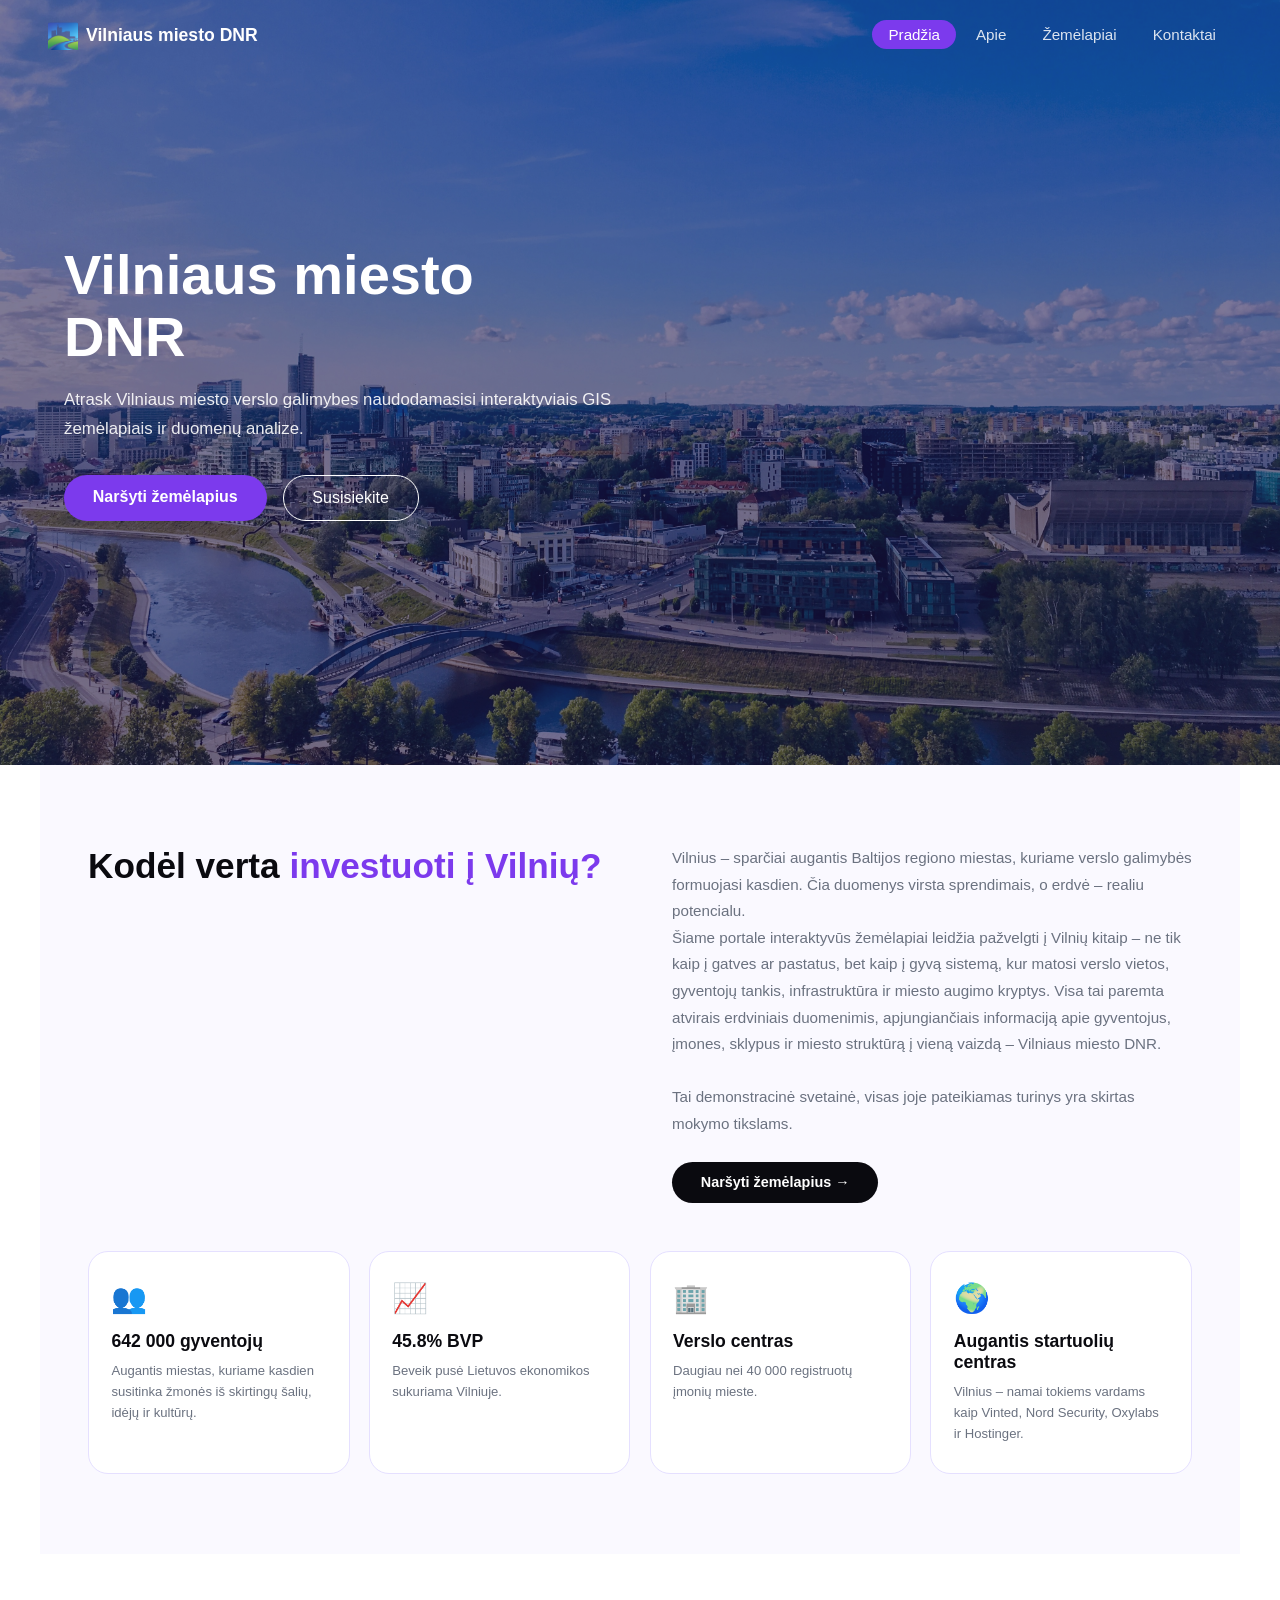
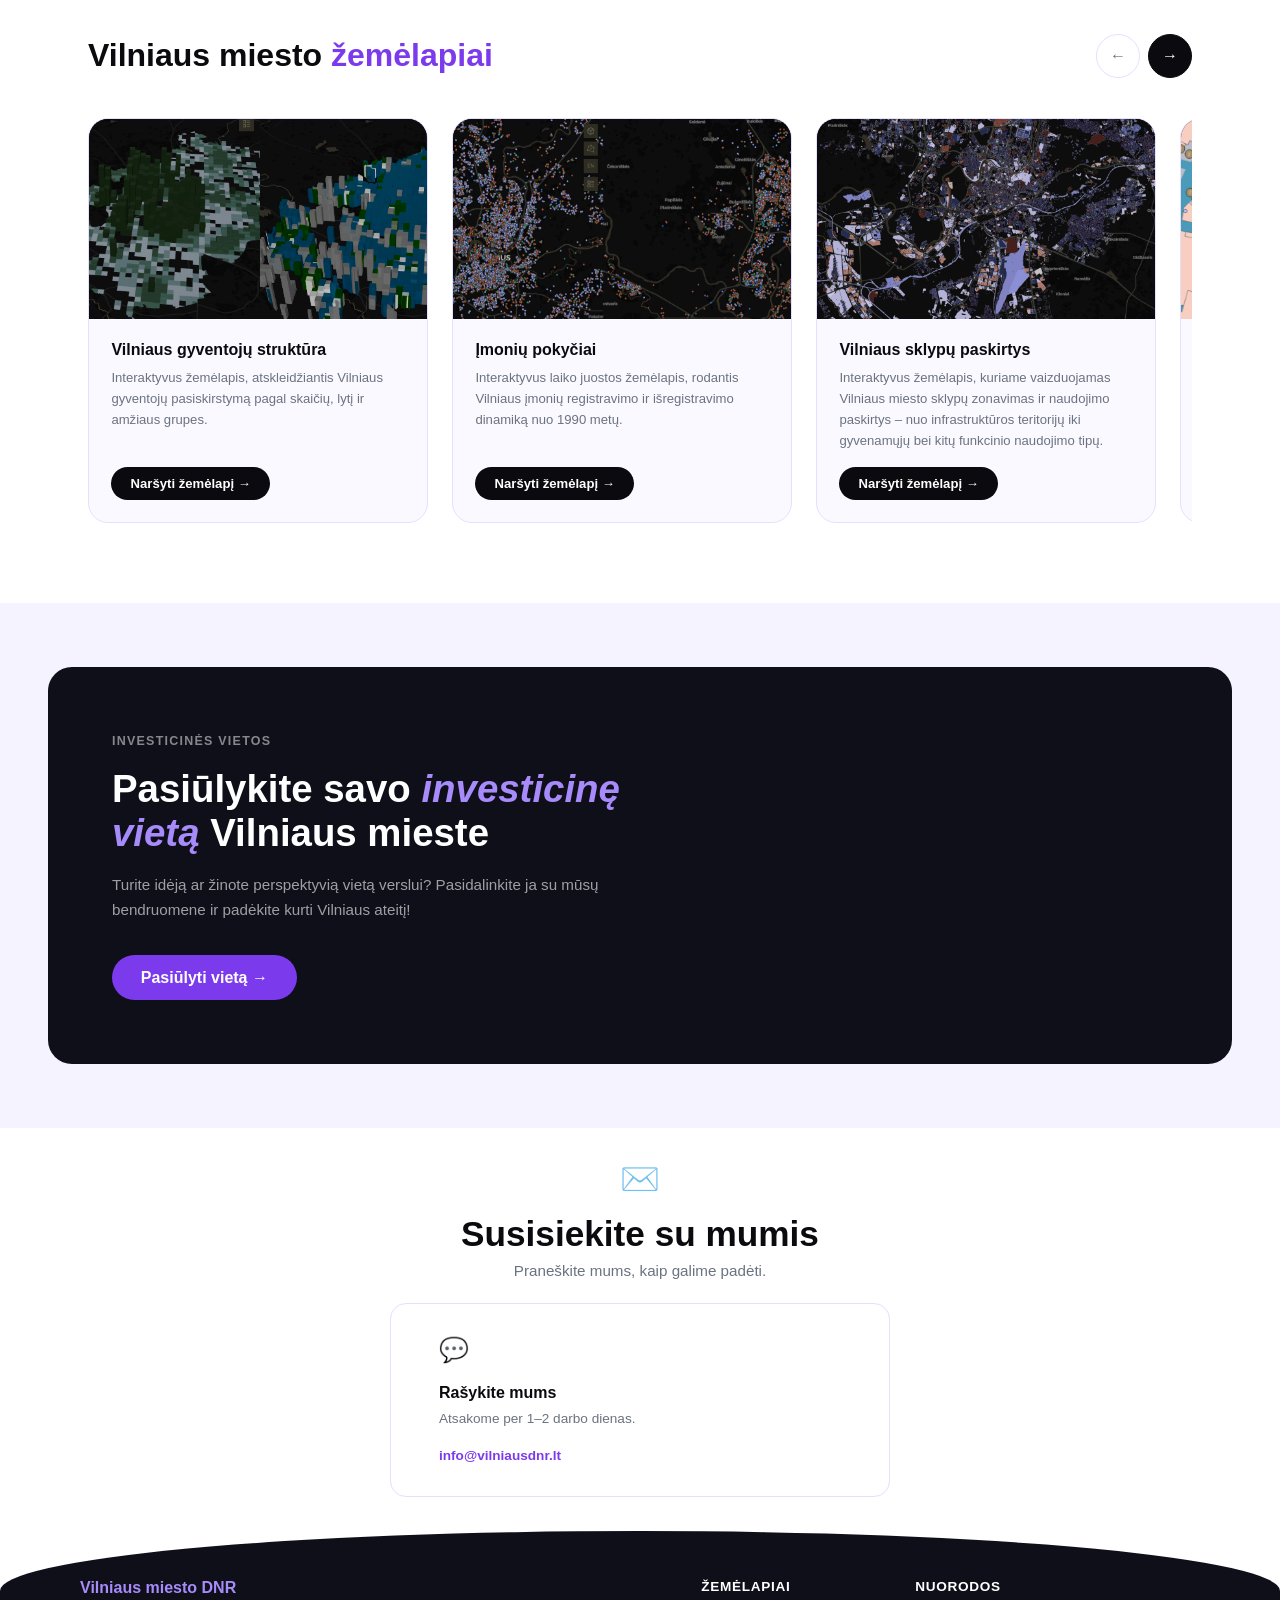
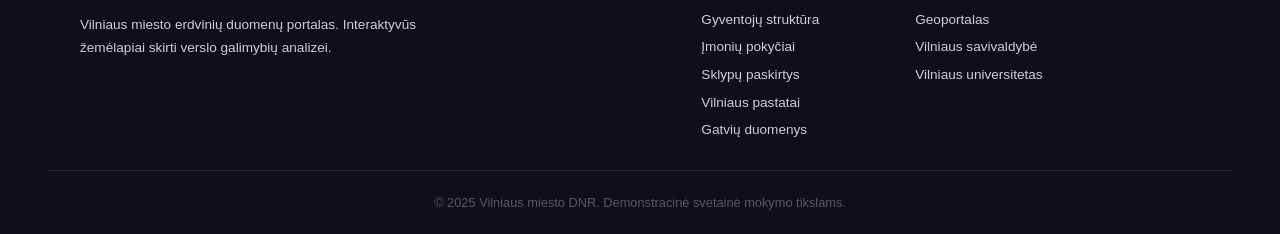
==== index.html @ 98593c48 "Puslapio pridėjimas" ====
<!doctype html>
<html lang="lt">
<head>
  <meta charset="UTF-8" />
  <meta name="viewport" content="width=device-width, initial-scale=1.0" />
  <title>Vilniaus miesto DNR</title>
  <link rel="stylesheet" href="style.css" />
</head>
<body>

  <!-- NAV -->
  <nav class="nav">
    <div class="nav-logo">
      <img src="img/logo.png" width="30" height="30">
      Vilniaus miesto DNR
    </div>
    <ul class="nav-links">
      <li><a href="#" class="active">Pradžia</a></li>
      <li><a href="#about">Apie</a></li>
      <li><a href="#maps">Žemėlapiai</a></li>
      <li><a href="#contact">Kontaktai</a></li>
    </ul>
  </nav>

  <!-- HERO -->
  <section class="hero">
    <div class="hero-content">
      <h1>Vilniaus miesto<br />DNR</h1>
      <p>Atrask Vilniaus miesto verslo galimybes naudodamasisi interaktyviais GIS žemėlapiais ir duomenų analize.</p>
      <div class="hero-buttons">
        <a href="#maps" class="btn-primary">Naršyti žemėlapius</a>
        <a href="#contact" class="btn-outline">Susisiekite</a>
      </div>
    </div>
  </section>

  <!-- ABOUT -->
  <section id="about" class="description">
    <div class="description-top">
      <div class="description-left">
        <h2>Kodėl verta <em>investuoti į Vilnių?</em></h2>
      </div>
      <div class="description-right">
        <p>
          Vilnius – sparčiai augantis Baltijos regiono miestas, kuriame verslo galimybės formuojasi kasdien. Čia duomenys virsta sprendimais, o erdvė – realiu potencialu.<br>
          Šiame portale interaktyvūs žemėlapiai leidžia pažvelgti į Vilnių kitaip – ne tik kaip į gatves ar pastatus, bet kaip į gyvą sistemą, kur matosi verslo vietos, gyventojų tankis, infrastruktūra ir miesto augimo kryptys.
          Visa tai paremta atvirais erdviniais duomenimis, apjungiančiais informaciją apie gyventojus, įmones, sklypus ir miesto struktūrą į vieną vaizdą – Vilniaus miesto DNR.<br><br>
          Tai demonstracinė svetainė, visas joje pateikiamas turinys yra skirtas mokymo tikslams.
        </p>
        <a href="#maps" class="btn-explore">Naršyti žemėlapius →</a>
      </div>
    </div>

    <div class="description-cards">
      <div class="description-card">
        <div class="card-icon">👥</div>
        <h3>642 000 gyventojų</h3>
        <p>Augantis miestas, kuriame kasdien susitinka žmonės iš skirtingų šalių, idėjų ir kultūrų.</p>
      </div>
      <div class="description-card">
        <div class="card-icon">📈</div>
        <h3>45.8% BVP</h3>
        <p>Beveik pusė Lietuvos ekonomikos sukuriama Vilniuje.</p>
      </div>
      <div class="description-card">
        <div class="card-icon">🏢</div>
        <h3>Verslo centras</h3>
        <p>Daugiau nei 40 000 registruotų įmonių mieste.</p>
      </div>
      <div class="description-card">
        <div class="card-icon">🌍</div>
        <h3>Augantis startuolių centras</h3>
        <p>Vilnius – namai tokiems vardams kaip Vinted, Nord Security, Oxylabs ir Hostinger.</p>
      </div>
    </div>
  </section>

  <!-- MAPS -->
  <main id="maps" class="maps">
    <div class="maps-header">
      <h2>Vilniaus miesto <em>žemėlapiai</em></h2>
      <div class="maps-arrows">
        <button class="arrow-btn" id="prevBtn">←</button>
        <button class="arrow-btn active" id="nextBtn">→</button>
      </div>
    </div>

    <div class="maps-grid">
      <div class="map-card">
        <div class="map-card-image">
          <img src="img/map_1.png" alt="Gyventojai" />
        </div>
        <div class="map-card-text">
          <h3>Vilniaus gyventojų struktūra</h3>
          <p>Interaktyvus žemėlapis, atskleidžiantis Vilniaus gyventojų pasiskirstymą pagal skaičių, lytį ir amžiaus grupes.</p>
          <a href="pages/map_1.html" class="btn-map">Naršyti žemėlapį →</a>
        </div>
      </div>

      <div class="map-card">
        <div class="map-card-image">
          <img src="img/map_2.png" alt="Gyventojų tankumas" />
        </div>
        <div class="map-card-text">
          <h3>Įmonių pokyčiai</h3>
          <p>Interaktyvus laiko juostos žemėlapis, rodantis Vilniaus įmonių registravimo ir išregistravimo dinamiką nuo 1990 metų.</p>
          <a href="pages/map_2.html" class="btn-map">Naršyti žemėlapį →</a>
        </div>
      </div>

      <div class="map-card">
        <div class="map-card-image">
          <img src="img/map_3.png" alt="WMS ortofoto" />
        </div>
        <div class="map-card-text">
          <h3>Vilniaus sklypų paskirtys</h3>
          <p>Interaktyvus žemėlapis, kuriame vaizduojamas Vilniaus miesto sklypų zonavimas ir naudojimo paskirtys – nuo infrastruktūros teritorijų iki gyvenamųjų bei kitų funkcinio naudojimo tipų.</p>
          <a href="pages/map_3.html" class="btn-map">Naršyti žemėlapį →</a>
        </div>
      </div>

      <div class="map-card">
        <div class="map-card-image">
          <img src="img/map_4.png" alt="Vilniaus pastatai" />
        </div>
        <div class="map-card-text">
          <h3>Vilniaus pastatai</h3>
          <p>Interaktyvus žemėlapis, kuriame Vilniaus miesto pastatai susiejami su jų naudojimo paskirtimis ir juos apimančiais žemės sklypais.</p>
          <a href="pages/map_4.html" class="btn-map">Naršyti žemėlapį →</a>
        </div>
      </div>

      <div class="map-card">
        <div class="map-card-image">
          <img src="img/map_5.png" alt="Investiciniai objektai" />
        </div>
        <div class="map-card-text">
          <h3>Gatvių, eismo įvykių ir policijos duomenys</h3>
          <p>Vilniaus miesto gatvių žemėlapis, integruojantis eismo įvykių ir policijos registro duomenis.</p>
          <a href="pages/map_5.html" class="btn-map">Naršyti žemėlapį →</a>
        </div>
      </div>
    </div>
  </main>

  <!-- INVEST -->
  <section id="invest" class="invest">
    <div class="invest-card">
      <span class="invest-label">Investicinės vietos</span>
      <h2>Pasiūlykite savo <em>investicinę vietą</em> Vilniaus mieste</h2>
      <p>Turite idėją ar žinote perspektyvią vietą verslui? Pasidalinkite ja su mūsų bendruomene ir padėkite kurti Vilniaus ateitį!</p>
      <div class="invest-buttons">
        <a href="pages/map_4.html" class="btn-primary">Pasiūlyti vietą →</a>
      </div>
    </div>
  </section>

  <!-- CONTACT -->
  <section id="contact" class="contact">
    <div class="contact-header">
      <div class="contact-icon">✉️</div>
      <h2>Susisiekite su mumis</h2>
      <p>Praneškite mums, kaip galime padėti.</p>
    </div>
    <div class="contact-grid">
      <div class="contact-item">
        <div class="contact-item-icon">💬</div>
        <h3>Rašykite mums</h3>
        <p>Atsakome per 1–2 darbo dienas.</p>
        <a href="mailto:info@vilniausdnr.lt">info@vilniausdnr.lt</a>
      </div>
    </div>
  </section>

  <!-- FOOTER -->
  <footer class="footer">
    <div class="footer-grid">
      <div class="footer-col-left">
        <div class="footer-logo">Vilniaus miesto DNR</div>
        <p>Vilniaus miesto erdvinių duomenų portalas. Interaktyvūs žemėlapiai skirti verslo galimybių analizei.</p>
      </div>
      <div class="footer-col-right">
        <div class="footer-links-group">
          <h4>Žemėlapiai</h4>
          <ul>
            <li><a href="pages/map_1.html">Gyventojų struktūra</a></li>
            <li><a href="pages/map_2.html">Įmonių pokyčiai</a></li>
            <li><a href="pages/map_3.html">Sklypų paskirtys</a></li>
            <li><a href="pages/map_4.html">Vilniaus pastatai</a></li>
            <li><a href="pages/map_5.html">Gatvių duomenys</a></li>
          </ul>
        </div>
        <div class="footer-links-group">
          <h4>Nuorodos</h4>
          <ul>
            <li><a href="https://www.geoportal.lt" target="_blank">Geoportalas</a></li>
            <li><a href="https://vilnius.lt" target="_blank">Vilniaus savivaldybė</a></li>
            <li><a href="https://www.vu.lt" target="_blank">Vilniaus universitetas</a></li>
          </ul>
        </div>
      </div>
    </div>
    <div class="footer-bottom">
      <p>© 2025 Vilniaus miesto DNR. Demonstracinė svetainė mokymo tikslams.</p>
    </div>
  </footer>

  <script>
    const grid = document.querySelector('.maps-grid');
    const prevBtn = document.getElementById('prevBtn');
    const nextBtn = document.getElementById('nextBtn');

    nextBtn.addEventListener('click', () => {
      grid.scrollBy({ left: 400, behavior: 'smooth' });
    });

    prevBtn.addEventListener('click', () => {
      grid.scrollBy({ left: -400, behavior: 'smooth' });
    });
  </script>

</body>
</html>
---- style.css ----
/* ── BENDRA ── */
* {
  box-sizing: border-box;
  margin: 0;
  padding: 0;
}

body {
  font-family: 'Segoe UI', sans-serif;
  color: #0a0a0f;
  background: #fff;
}

/* ── NAV ── */
.nav {
  position: absolute;
  top: 0;
  left: 0;
  right: 0;
  z-index: 10;
  display: flex;
  align-items: center;
  justify-content: space-between;
  padding: 1.25rem 3rem;
}

.nav-logo {
  display: flex;
  align-items: center;
  gap: 0.5rem;
  font-size: 1.1rem;
  font-weight: 600;
  color: #fff;
  text-decoration: none;
}

.nav-links {
  display: flex;
  list-style: none;
  gap: 0.25rem;
  margin: 0;
  padding: 0;
}

.nav-links a {
  color: rgba(255,255,255,0.85);
  font-size: 0.95rem;
  padding: 0.4rem 1rem;
  border-radius: 999px;
  text-decoration: none;
  transition: background 0.2s, color 0.2s;
}

.nav-links a:hover,
.nav-links a.active {
  background: #7c3aed;
  color: #fff;
}

/* ── HERO ── */
.hero {
  position: relative;
  height: 85vh;
  min-height: 480px;
  background: url('img/img_1.jpg') center/cover no-repeat;
  display: flex;
  align-items: center;
  justify-content: flex-start;
  padding: 0 4rem;
}

.hero::before {
  content: '';
  position: absolute;
  inset: 0;
  background: rgba(30, 20, 80, 0.55);
  z-index: 0;
}

.hero > * {
  position: relative;
  z-index: 1;
}

.hero-content {
  color: white;
  max-width: 600px;
}

.hero-content h1 {
  font-size: 3.5rem;
  font-weight: 800;
  line-height: 1.1;
  margin-bottom: 1.2rem;
}

.hero-content p {
  font-size: 1.05rem;
  line-height: 1.7;
  margin-bottom: 2rem;
  opacity: 0.9;
}

.hero-buttons {
  display: flex;
  gap: 1rem;
}

/* ── MYGTUKAI ── */
.btn-primary {
  padding: 0.8rem 1.8rem;
  background: #7c3aed;
  color: white;
  border-radius: 999px;
  text-decoration: none;
  font-weight: 600;
  border: none;
  transition: background 0.2s;
}

.btn-primary:hover {
  background: #5b21b6;
  color: white;
}

.btn-outline {
  padding: 0.8rem 1.8rem;
  background: transparent;
  color: white;
  border: 1.5px solid white;
  border-radius: 999px;
  text-decoration: none;
  font-weight: 500;
  transition: all 0.2s;
}

.btn-outline:hover {
  background: white;
  color: #0a0a0f;
}

.btn-explore {
  display: inline-block;
  padding: 0.8rem 1.8rem;
  background: #0a0a0f;
  color: white;
  border-radius: 999px;
  text-decoration: none;
  font-weight: 600;
  font-size: 0.9rem;
  width: fit-content;
  transition: background 0.2s;
}

.btn-explore:hover {
  background: #7c3aed;
}

.btn-map {
  display: inline-block;
  width: fit-content;
  align-self: flex-start;
  margin-top: auto;
  padding: 0.55rem 1.2rem;
  background: #0a0a0f;
  color: white;
  border-radius: 999px;
  text-decoration: none;
  font-size: 0.82rem;
  font-weight: 600;
  transition: background 0.2s;
}

.btn-map:hover {
  background: #7c3aed;
}

/* ── ABOUT ── */
.description {
  padding: 5rem 3rem;
  background: #faf9ff;
  max-width: 1200px;
  margin: 0 auto;
}

.description-top {
  display: flex;
  gap: 4rem;
  align-items: flex-start;
  margin-bottom: 3rem;
}

.description-left {
  flex: 1;
}

.description-left h2 {
  font-size: 2.2rem;
  font-weight: 800;
  line-height: 1.2;
}

.description-left h2 em {
  font-style: normal;
  color: #7c3aed;
}

.description-right {
  flex: 1;
  display: flex;
  flex-direction: column;
  gap: 1.5rem;
}

.description-right p {
  color: #6b7280;
  line-height: 1.75;
  font-size: 0.95rem;
}

.description-cards {
  display: grid;
  grid-template-columns: repeat(4, 1fr);
  gap: 1.2rem;
}

.description-card {
  background: white;
  border: 1.5px solid #e5e0ff;
  border-radius: 20px;
  padding: 1.8rem 1.4rem;
  transition: all 0.25s;
}

.description-card:hover {
  border-color: #a78bfa;
  box-shadow: 0 8px 24px rgba(124,58,237,0.08);
  transform: translateY(-3px);
}

.card-icon {
  font-size: 1.8rem;
  margin-bottom: 1rem;
}

.description-card h3 {
  font-size: 1.1rem;
  font-weight: 700;
  margin-bottom: 0.5rem;
}

.description-card p {
  font-size: 0.82rem;
  color: #6b7280;
  line-height: 1.6;
}

/* ── MAPS ── */
.maps {
  padding: 5rem 3rem;
  max-width: 1200px;
  margin: 0 auto;
}

.maps-header {
  display: flex;
  justify-content: space-between;
  align-items: center;
  margin-bottom: 2.5rem;
}

.maps-header h2 {
  font-size: 2rem;
  font-weight: 800;
}

.maps-header h2 em {
  font-style: normal;
  color: #7c3aed;
}

.maps-arrows {
  display: flex;
  gap: 0.5rem;
}

.arrow-btn {
  width: 44px;
  height: 44px;
  border-radius: 50%;
  border: 1.5px solid #e5e0ff;
  background: transparent;
  cursor: pointer;
  font-size: 1rem;
  transition: all 0.2s;
  color: #6b7280;
}

.arrow-btn.active,
.arrow-btn:hover {
  background: #0a0a0f;
  border-color: #0a0a0f;
  color: white;
}

.maps-grid {
  display: grid;
  grid-template-columns: repeat(5, 340px);
  gap: 1.5rem;
  overflow-x: scroll;
  scroll-behavior: smooth;
}

.maps-grid::-webkit-scrollbar {
  display: none;
}

.map-card {
  border: 1.5px solid #e5e0ff;
  border-radius: 20px;
  overflow: hidden;
  background: #faf9ff;
  transition: all 0.25s;
  display: flex;
  flex-direction: column;
}

.map-card:hover {
  box-shadow: 0 12px 40px rgba(124,58,237,0.1);
  transform: translateY(-4px);
  border-color: #a78bfa;
}

.map-card-image {
  height: 200px;
  overflow: hidden;
  background: #1a1a2e;
}

.map-card-image img {
  width: 100%;
  height: 100%;
  object-fit: cover;
  filter: brightness(0.9) saturate(0.85) hue-rotate(200deg);
  transition: transform 0.3s, filter 0.3s;
}

.map-card:hover .map-card-image img {
  transform: scale(1.04);
  filter: brightness(1) saturate(1) hue-rotate(0deg);
}

.map-card-text {
  padding: 1.4rem;
  display: flex;
  flex-direction: column;
  flex: 1;
}

.map-card-text h3 {
  font-size: 1rem;
  font-weight: 700;
  margin-bottom: 0.5rem;
}

.map-card-text p {
  font-size: 0.82rem;
  color: #6b7280;
  line-height: 1.6;
  margin-bottom: 1rem;
}

/* ── INVEST ── */
.invest {
  padding: 4rem 3rem;
  background: #f5f3ff;
}

.invest-card {
  max-width: 1200px;
  margin: 0 auto;
  background: #0f0f1a;
  border-radius: 24px;
  padding: 4rem;
  color: white;
}

.invest-label {
  display: inline-block;
  font-size: 0.78rem;
  font-weight: 600;
  letter-spacing: 0.1em;
  text-transform: uppercase;
  color: rgba(255,255,255,0.5);
  margin-bottom: 1.2rem;
}

.invest-card h2 {
  font-size: 2.4rem;
  font-weight: 800;
  line-height: 1.15;
  margin-bottom: 1rem;
  max-width: 600px;
}

.invest-card h2 em {
  font-style: italic;
  color: #a78bfa;
}

.invest-card p {
  color: rgba(255,255,255,0.6);
  font-size: 0.95rem;
  line-height: 1.7;
  margin-bottom: 2rem;
  max-width: 500px;
}

.invest-buttons {
  display: flex;
  gap: 1rem;
  flex-wrap: wrap;
}

.invest-card .btn-primary {
  background: #7c3aed;
  border: none;
  padding: 0.85rem 1.8rem;
  border-radius: 999px;
  color: white;
  font-weight: 600;
  text-decoration: none;
  transition: background 0.2s;
}

.invest-card .btn-primary:hover {
  background: #5b21b6;
}

/* ── CONTACT ── */
.contact {
   padding: 2rem 3rem 4rem;
  background: #fff;
  max-width: 1200px;
  margin: 0 auto;
}

.contact-header {
  text-align: center;
  margin-bottom: 1.5rem;
}

.contact-icon {
  font-size: 2rem;
  margin-bottom: 1rem;
}

.contact-header h2 {
  font-size: 2.2rem;
  font-weight: 800;
  margin-bottom: 0.5rem;
  color: #0a0a0f;
}

.contact-header p {
  color: #6b7280;
  font-size: 0.95rem;
}

.contact-grid {
  display: grid;
  grid-template-columns: 1fr;
  max-width: 500px;
  margin: 0 auto;
}

.contact-item {
  border: 1.5px solid #e5e0ff;
  border-radius: 16px;
  padding: 2rem 3rem;
  transition: all 0.25s;
  background: #fff;
}

.contact-item:hover {
  border-color: #a78bfa;
  box-shadow: 0 8px 24px rgba(124,58,237,0.08);
  transform: translateY(-3px);
}

.contact-item-icon {
  font-size: 1.5rem;
  margin-bottom: 1.2rem;
}

.contact-item h3 {
  font-size: 1rem;
  font-weight: 700;
  margin-bottom: 0.4rem;
  color: #0a0a0f;
}

.contact-item p {
  font-size: 0.85rem;
  color: #6b7280;
  line-height: 1.6;
  margin-bottom: 1rem;
}

.contact-item a {
  font-size: 0.85rem;
  color: #7c3aed;
  text-decoration: none;
  font-weight: 600;
  transition: color 0.2s;
}

.contact-item a:hover {
  color: #5b21b6;
}

/* ── FOOTER ── */
.footer {
  background: #0f0f1a;
  color: white;
  padding: 3rem 3rem 1.5rem;
  border-radius: 50% 50% 0 0 / 60px 60px 0 0;
  margin-top: -30px;
}

.footer-grid {
  display: flex;
  justify-content: space-between;
  gap: 4rem;
  max-width: 100%;
  padding: 0 2rem 2rem;
  border-bottom: 1px solid rgba(255,255,255,0.1);
}

.footer-col-left {
  max-width: 400px;
}

.footer-logo {
  font-size: 1rem;
  font-weight: 800;
  margin-bottom: 1rem;
  color: #a78bfa;
}

.footer-col-left p {
  font-size: 0.85rem;
  color: rgba(255,255,255,0.8);
  line-height: 1.7;
}

.footer-col-right {
  display: flex;
  gap: 6rem;
  flex: 1;
  justify-content: center;
}

.footer-links-group h4 {
  font-size: 0.85rem;
  font-weight: 700;
  color: white;
  text-transform: uppercase;
  letter-spacing: 0.05em;
  margin-bottom: 1rem;
}

.footer-links-group ul {
  list-style: none;
  padding: 0;
  display: flex;
  flex-direction: column;
  gap: 0.6rem;
}

.footer-links-group ul li a {
  color: rgba(255,255,255,0.8);
  text-decoration: none;
  font-size: 0.85rem;
  transition: color 0.2s;
}

.footer-links-group ul li a:hover {
  color: #a78bfa;
}

.footer-bottom {
  max-width: 100%;
  margin: 1.5rem auto 0;
  text-align: center;
  font-size: 0.8rem;
  color: rgba(255,255,255,0.3);
}

/* ── MAP PAGE HEADER ── */
.map-page-header {
  background: #0f0f1a;
  padding: 5rem;
  color: white;
}

.map-page-header-inner {
  max-width: 1400px;
  margin: 0 auto;
}

.map-back {
  margin-top: 1rem;
  display: inline-block;
  color: #a78bfa;
  text-decoration: none;
  font-size: 0.88rem;
  font-weight: 600;
  margin-bottom: 1.2rem;
  transition: color 0.2s;
}

.map-back:hover { color: #7c3aed; }

.map-page-badge {
  display: inline-block;
  padding: 0.3rem 0.9rem;
  background: rgba(124,58,237,0.3);
  color: #a78bfa;
  border-radius: 999px;
  font-size: 0.78rem;
  font-weight: 600;
  margin-bottom: 1rem;
  margin-left: 0.8rem;
}

.map-page-header h1 {
  font-size: 2rem;
  font-weight: 800;
  margin-bottom: 0.8rem;
  color: white;
}

.map-page-header p {
  color: rgba(255,255,255,0.5);
  font-size: 0.95rem;
  line-height: 1.75;
  max-width: 700px;
}

/* ── MAP LAYOUT ── */
.map-page-content {
  padding: 0;
  position: relative;
  height: calc(100vh - 56px); /* 56px = navbar aukštis */
  overflow: hidden;
}

.map-page-content-inner {
  display: grid;
  grid-template-columns: 1fr 380px;
  position: relative;
  align-items: start;
  height: 100%;
}
/* ── ŽEMĖLAPIS ── */
.map-frame-wrapper {
  width: 100%;
  height: 100%;
  background: #1a1a2e;
}

.map-frame-wrapper iframe {
  width: 100%;
  height: 100%;
  border: none;
}

/* ── SLĖPTI MYGTUKAS ── */
.sidebar-toggle {
  position: absolute;
  top: 50%;
  right: 380px;

  transform: translate(50%, -50%);

  width: 40px;
  height: 40px;

  background: #7c3aed;
  color: white;
  border: none;
  border-radius: 50%;

  font-size: 0.9rem;
  cursor: pointer;

  display: flex;
  align-items: center;
  justify-content: center;

  box-shadow: 0 4px 12px rgba(124,58,237,0.4);

  z-index: 1000;

  transition:
    background 0.2s,
    right 0.3s ease;
}

/* ── ŠONINĖ JUOSTA ── */
.map-sidebar {
  background: #ede9fe;
  border-left: 1px solid #c4b5fd;
  padding: 2rem 1.5rem;
  overflow-y: auto;
  overflow-x: hidden;
  display: flex;
  flex-direction: column;
  gap: 1.5rem;
  height: 100%;
  width: 380px;
  transition: width 0.3s ease, padding 0.3s ease;
}

.map-sidebar.collapsed {
  width: 0;
  padding: 0;
  border: none;
  overflow: hidden;
}

/* ── TURINYS ── */
.sidebar-content {
  display: flex;
  flex-direction: column;
  gap: 1.5rem;
}

.sidebar-content.hidden { display: none; }

.map-sidebar-title {
  font-size: 1rem;
  font-weight: 800;
  color: #0a0a0f;
  margin-bottom: 0.2rem;
}

.map-sidebar-subtitle {
  font-size: 0.8rem;
  color: #6b7280;
}

.map-sidebar-divider {
  height: 1px;
  background: #c4b5fd;
}

/* ── KORTELĖS ── */
.map-info-card {
  background: white;
  border: 1.5px solid #c4b5fd;
  border-radius: 16px;
  padding: 1.2rem;
  transition: all 0.25s;
}

.map-info-card:hover {
  border-color: #a78bfa;
  box-shadow: 0 8px 24px rgba(124,58,237,0.08);
  transform: translateY(-2px);
}

.map-info-icon {
  font-size: 1.4rem;
  margin-bottom: 0.6rem;
}

.map-info-card h3 {
  font-size: 0.95rem;
  font-weight: 700;
  margin-bottom: 0.4rem;
  color: #0a0a0f;
}

.map-info-card p {
  font-size: 0.82rem;
  color: #6b7280;
  line-height: 1.6;
  margin: 0;
}

/* ── STATISTIKA ── */
.map-stat {
  display: flex;
  justify-content: space-between;
  align-items: center;
  padding: 0.6rem 0;
  border-bottom: 1px solid #e5e0ff;
}

.map-stat:last-child { border-bottom: none; }

.map-stat-label {
  font-size: 0.85rem;
  color: #6b7280;
}

.map-stat-value {
  font-size: 0.85rem;
  font-weight: 700;
  color: #7c3aed;
}

.map-page-content {
  margin-bottom: 5rem;
}
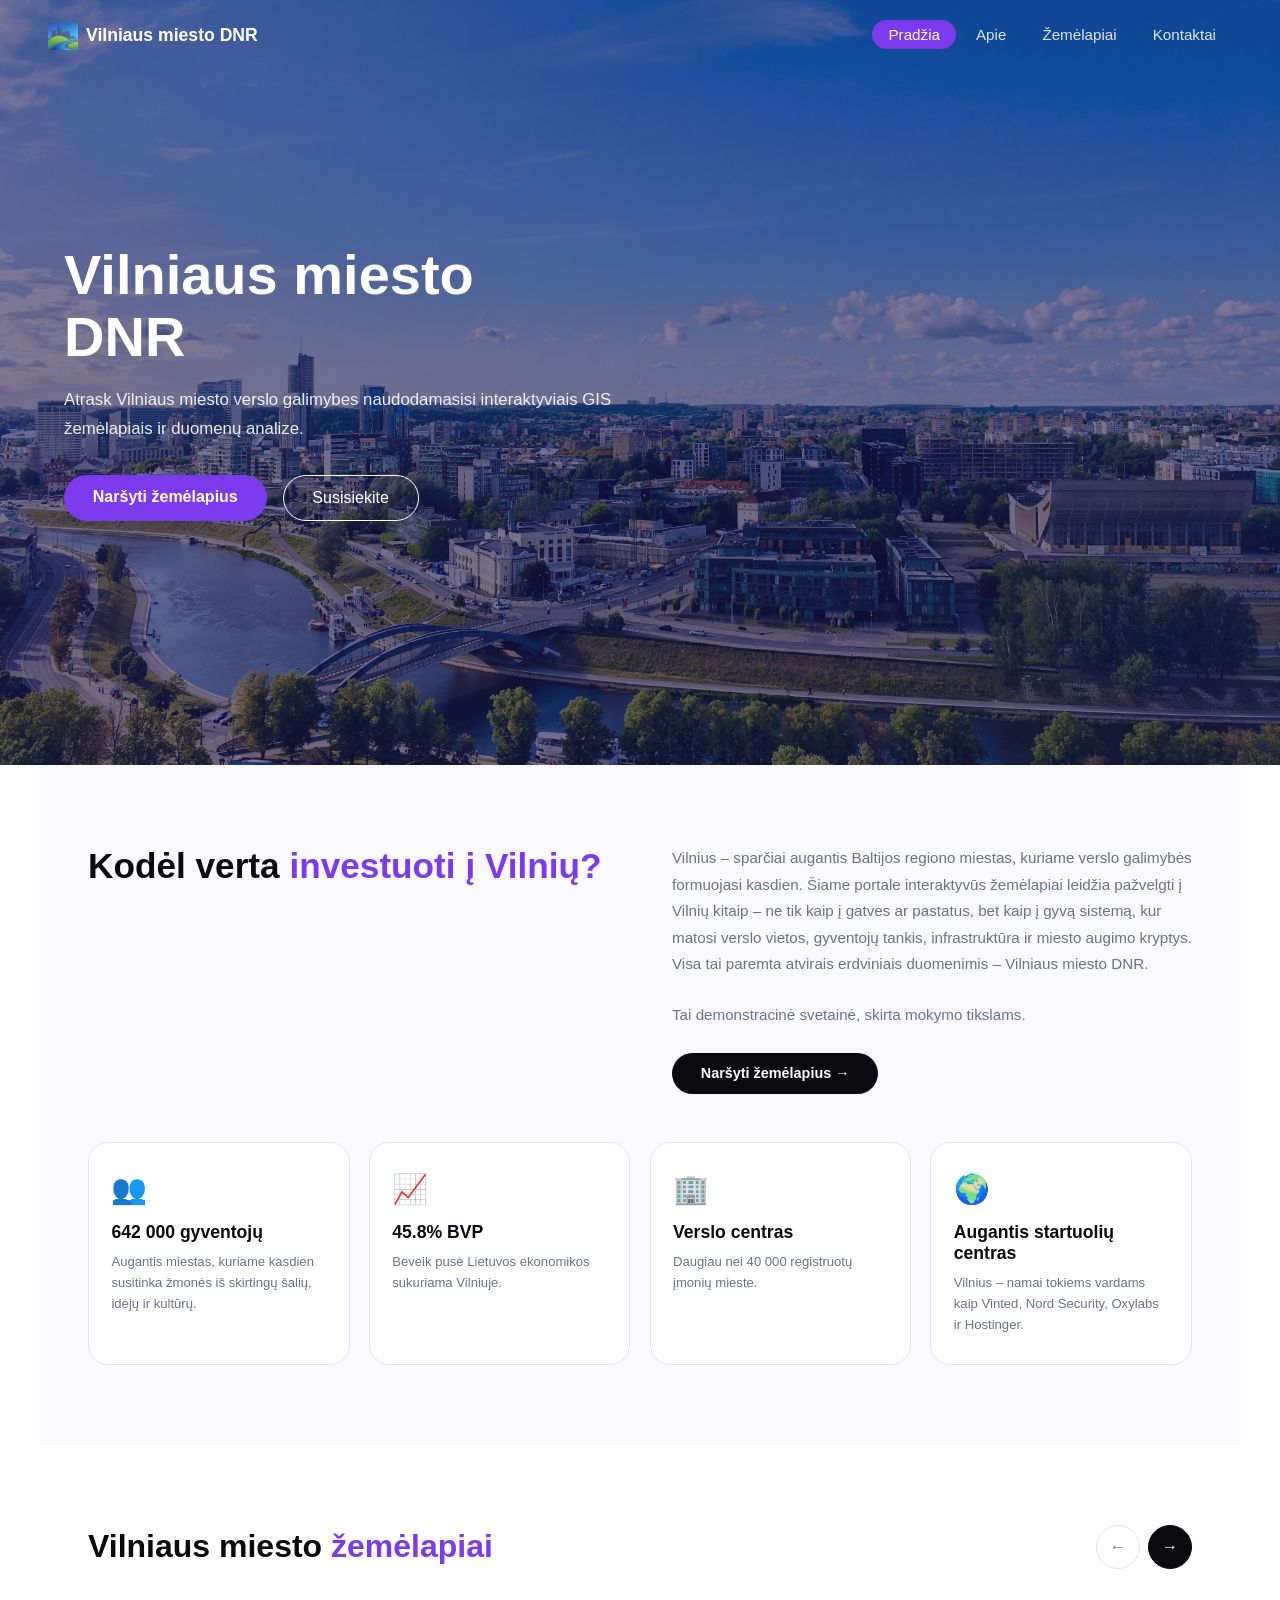
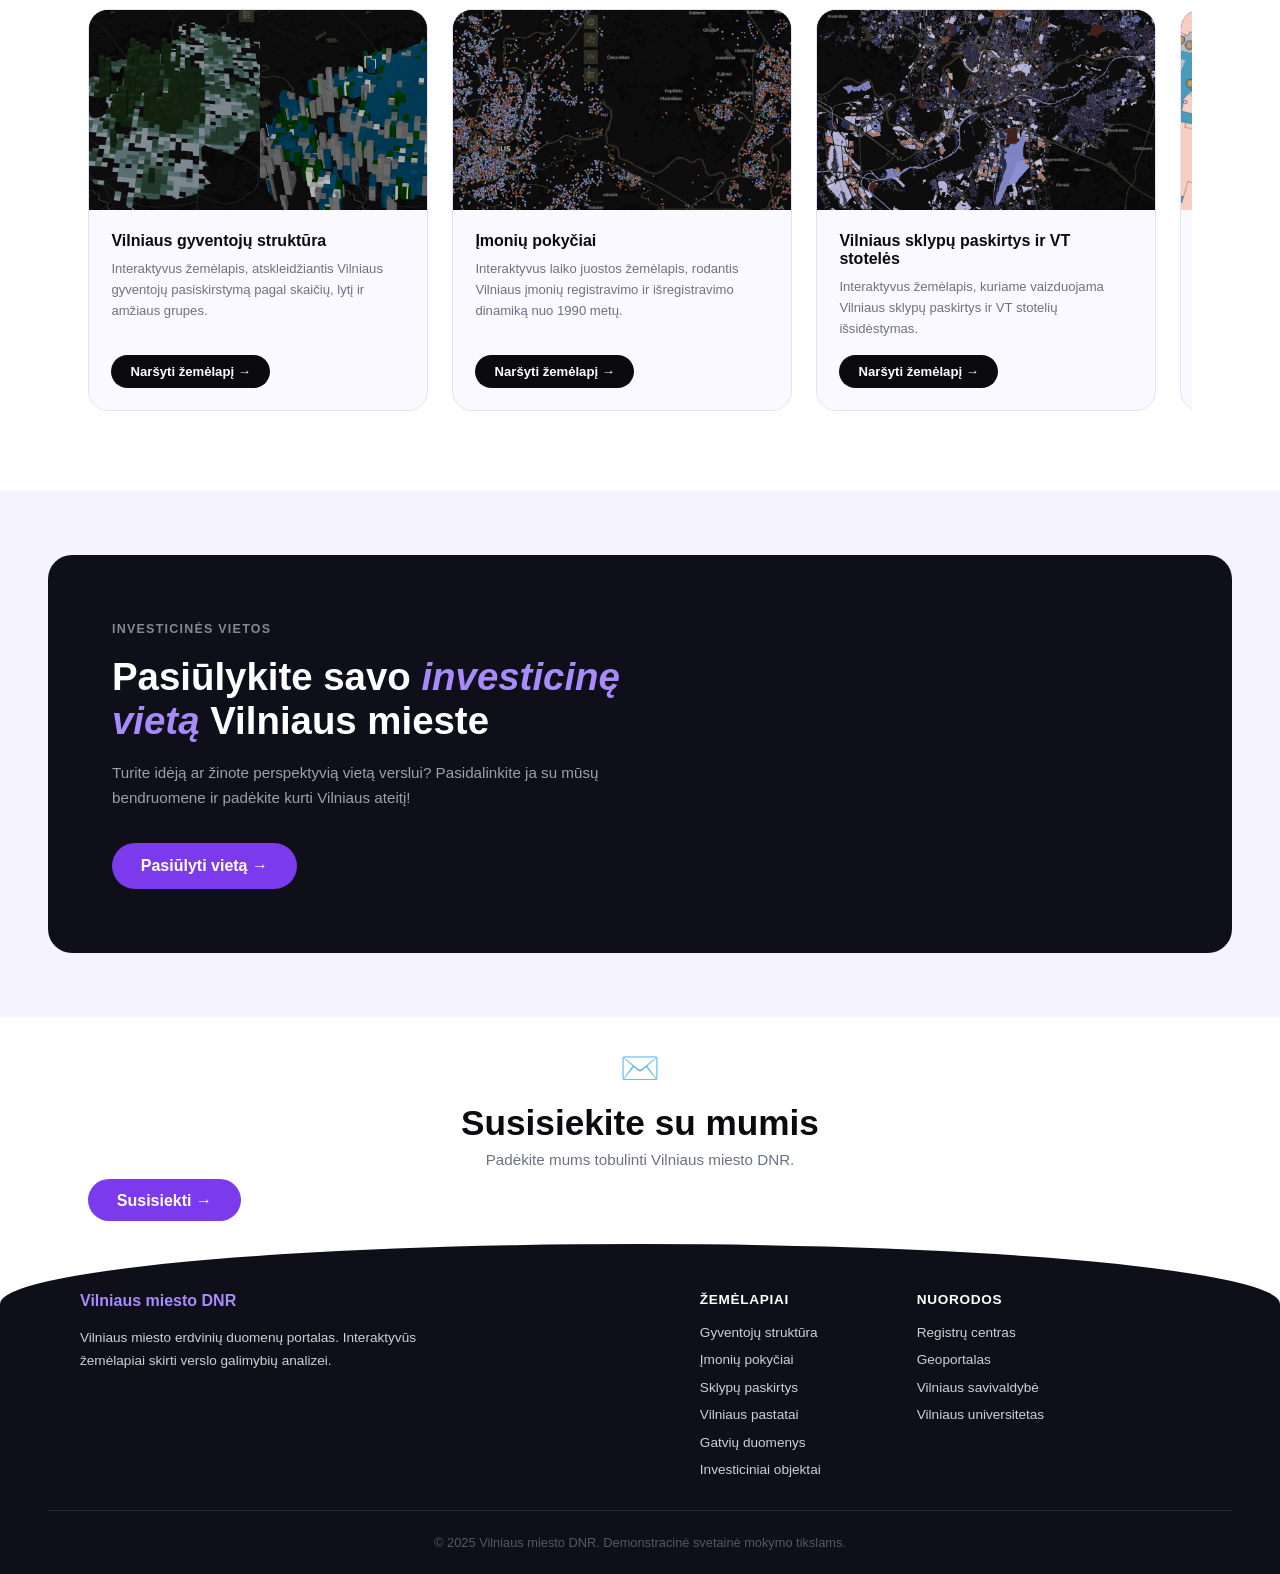
==== commit 841e8290: "Perkeltas JS kodas į index.html" ====
--- a/index.html
+++ b/index.html
@@ -11,7 +11,7 @@
   <!-- NAV -->
   <nav class="nav">
     <div class="nav-logo">
-      <img src="img/logo.png" width="30" height="30">
+      <img src="img/logo.png" width="30" height="30" alt="Vilniaus miesto DNR logotipas">
       Vilniaus miesto DNR
     </div>
     <ul class="nav-links">
@@ -42,11 +42,12 @@
       </div>
       <div class="description-right">
         <p>
-          Vilnius – sparčiai augantis Baltijos regiono miestas, kuriame verslo galimybės formuojasi kasdien. Čia duomenys virsta sprendimais, o erdvė – realiu potencialu.<br>
-          Šiame portale interaktyvūs žemėlapiai leidžia pažvelgti į Vilnių kitaip – ne tik kaip į gatves ar pastatus, bet kaip į gyvą sistemą, kur matosi verslo vietos, gyventojų tankis, infrastruktūra ir miesto augimo kryptys.
-          Visa tai paremta atvirais erdviniais duomenimis, apjungiančiais informaciją apie gyventojus, įmones, sklypus ir miesto struktūrą į vieną vaizdą – Vilniaus miesto DNR.<br><br>
-          Tai demonstracinė svetainė, visas joje pateikiamas turinys yra skirtas mokymo tikslams.
+          Vilnius – sparčiai augantis Baltijos regiono miestas, kuriame verslo galimybės formuojasi kasdien.
+          Šiame portale interaktyvūs žemėlapiai leidžia pažvelgti į Vilnių kitaip – ne tik kaip į gatves ar
+          pastatus, bet kaip į gyvą sistemą, kur matosi verslo vietos, gyventojų tankis, infrastruktūra ir
+          miesto augimo kryptys. Visa tai paremta atvirais erdviniais duomenimis – Vilniaus miesto DNR.
         </p>
+        <p class="description-note">Tai demonstracinė svetainė, skirta mokymo tikslams.</p>
         <a href="#maps" class="btn-explore">Naršyti žemėlapius →</a>
       </div>
     </div>
@@ -80,15 +81,15 @@
     <div class="maps-header">
       <h2>Vilniaus miesto <em>žemėlapiai</em></h2>
       <div class="maps-arrows">
-        <button class="arrow-btn" id="prevBtn">←</button>
-        <button class="arrow-btn active" id="nextBtn">→</button>
+        <button class="arrow-btn" id="prevBtn" aria-label="Ankstesnis žemėlapis">←</button>
+        <button class="arrow-btn active" id="nextBtn" aria-label="Kitas žemėlapis">→</button>
       </div>
     </div>
 
     <div class="maps-grid">
       <div class="map-card">
         <div class="map-card-image">
-          <img src="img/map_1.png" alt="Gyventojai" />
+          <img src="img/map_1.png" alt="Vilniaus gyventojų struktūra" />
         </div>
         <div class="map-card-text">
           <h3>Vilniaus gyventojų struktūra</h3>
@@ -99,7 +100,7 @@
 
       <div class="map-card">
         <div class="map-card-image">
-          <img src="img/map_2.png" alt="Gyventojų tankumas" />
+          <img src="img/map_2.png" alt="Įmonių pokyčiai Vilniuje" />
         </div>
         <div class="map-card-text">
           <h3>Įmonių pokyčiai</h3>
@@ -110,11 +111,11 @@
 
       <div class="map-card">
         <div class="map-card-image">
-          <img src="img/map_3.png" alt="WMS ortofoto" />
-        </div>
-        <div class="map-card-text">
-          <h3>Vilniaus sklypų paskirtys</h3>
-          <p>Interaktyvus žemėlapis, kuriame vaizduojamas Vilniaus miesto sklypų zonavimas ir naudojimo paskirtys – nuo infrastruktūros teritorijų iki gyvenamųjų bei kitų funkcinio naudojimo tipų.</p>
+          <img src="img/map_3.png" alt="Vilniaus sklypų paskirtys ir VT stotelės" />
+        </div>
+        <div class="map-card-text">
+          <h3>Vilniaus sklypų paskirtys ir VT stotelės</h3>
+          <p>Interaktyvus žemėlapis, kuriame vaizduojama Vilniaus sklypų paskirtys ir VT stotelių išsidėstymas.</p>
           <a href="pages/map_3.html" class="btn-map">Naršyti žemėlapį →</a>
         </div>
       </div>
@@ -132,7 +133,7 @@
 
       <div class="map-card">
         <div class="map-card-image">
-          <img src="img/map_5.png" alt="Investiciniai objektai" />
+          <img src="img/map_5.png" alt="Gatvių, eismo įvykių ir policijos duomenys" />
         </div>
         <div class="map-card-text">
           <h3>Gatvių, eismo įvykių ir policijos duomenys</h3>
@@ -150,7 +151,7 @@
       <h2>Pasiūlykite savo <em>investicinę vietą</em> Vilniaus mieste</h2>
       <p>Turite idėją ar žinote perspektyvią vietą verslui? Pasidalinkite ja su mūsų bendruomene ir padėkite kurti Vilniaus ateitį!</p>
       <div class="invest-buttons">
-        <a href="pages/map_4.html" class="btn-primary">Pasiūlyti vietą →</a>
+        <a href="pages/invest.html" class="btn-primary">Pasiūlyti vietą →</a>
       </div>
     </div>
   </section>
@@ -160,15 +161,10 @@
     <div class="contact-header">
       <div class="contact-icon">✉️</div>
       <h2>Susisiekite su mumis</h2>
-      <p>Praneškite mums, kaip galime padėti.</p>
-    </div>
-    <div class="contact-grid">
-      <div class="contact-item">
-        <div class="contact-item-icon">💬</div>
-        <h3>Rašykite mums</h3>
-        <p>Atsakome per 1–2 darbo dienas.</p>
-        <a href="mailto:info@vilniausdnr.lt">info@vilniausdnr.lt</a>
-      </div>
+      <p>Padėkite mums tobulinti Vilniaus miesto DNR.</p>
+    </div>
+    <div class="contact-action">
+      <a href="pages/contacts.html" class="btn-primary">Susisiekti →</a>
     </div>
   </section>
 
@@ -188,11 +184,13 @@
             <li><a href="pages/map_3.html">Sklypų paskirtys</a></li>
             <li><a href="pages/map_4.html">Vilniaus pastatai</a></li>
             <li><a href="pages/map_5.html">Gatvių duomenys</a></li>
+            <li><a href="pages/invest.html">Investiciniai objektai</a></li>
           </ul>
         </div>
         <div class="footer-links-group">
           <h4>Nuorodos</h4>
           <ul>
+            <li><a href="https://www.registrucentras.lt/" target="_blank">Registrų centras</a></li>
             <li><a href="https://www.geoportal.lt" target="_blank">Geoportalas</a></li>
             <li><a href="https://vilnius.lt" target="_blank">Vilniaus savivaldybė</a></li>
             <li><a href="https://www.vu.lt" target="_blank">Vilniaus universitetas</a></li>
@@ -205,18 +203,20 @@
     </div>
   </footer>
 
+  <!-- Žemėlapių slinkties valdymas -->
   <script>
-    const grid = document.querySelector('.maps-grid');
+    const mapsGrid = document.querySelector('.maps-grid');
     const prevBtn = document.getElementById('prevBtn');
     const nextBtn = document.getElementById('nextBtn');
 
-    nextBtn.addEventListener('click', () => {
-      grid.scrollBy({ left: 400, behavior: 'smooth' });
-    });
-
-    prevBtn.addEventListener('click', () => {
-      grid.scrollBy({ left: -400, behavior: 'smooth' });
-    });
+    if (mapsGrid && prevBtn && nextBtn) {
+      nextBtn.addEventListener('click', () => {
+        mapsGrid.scrollBy({ left: 400, behavior: 'smooth' });
+      });
+      prevBtn.addEventListener('click', () => {
+        mapsGrid.scrollBy({ left: -400, behavior: 'smooth' });
+      });
+    }
   </script>
 
 </body>
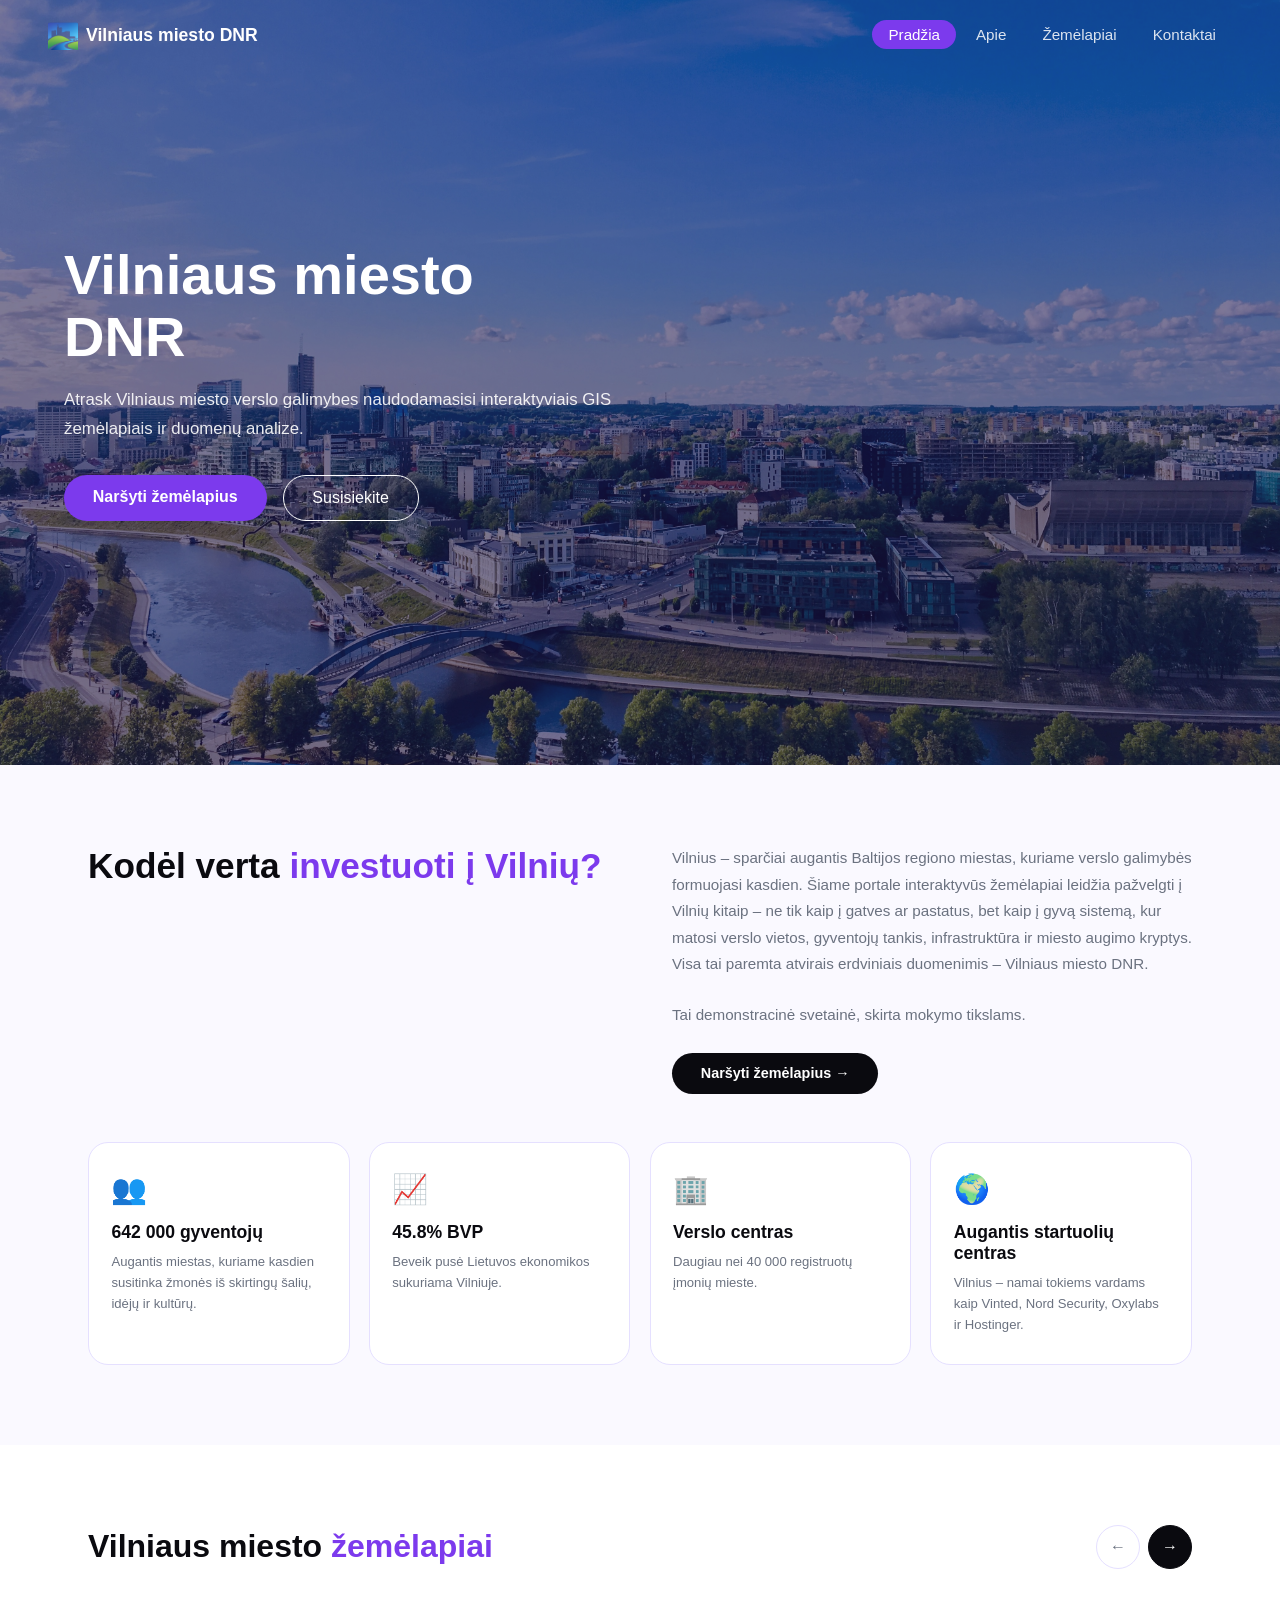
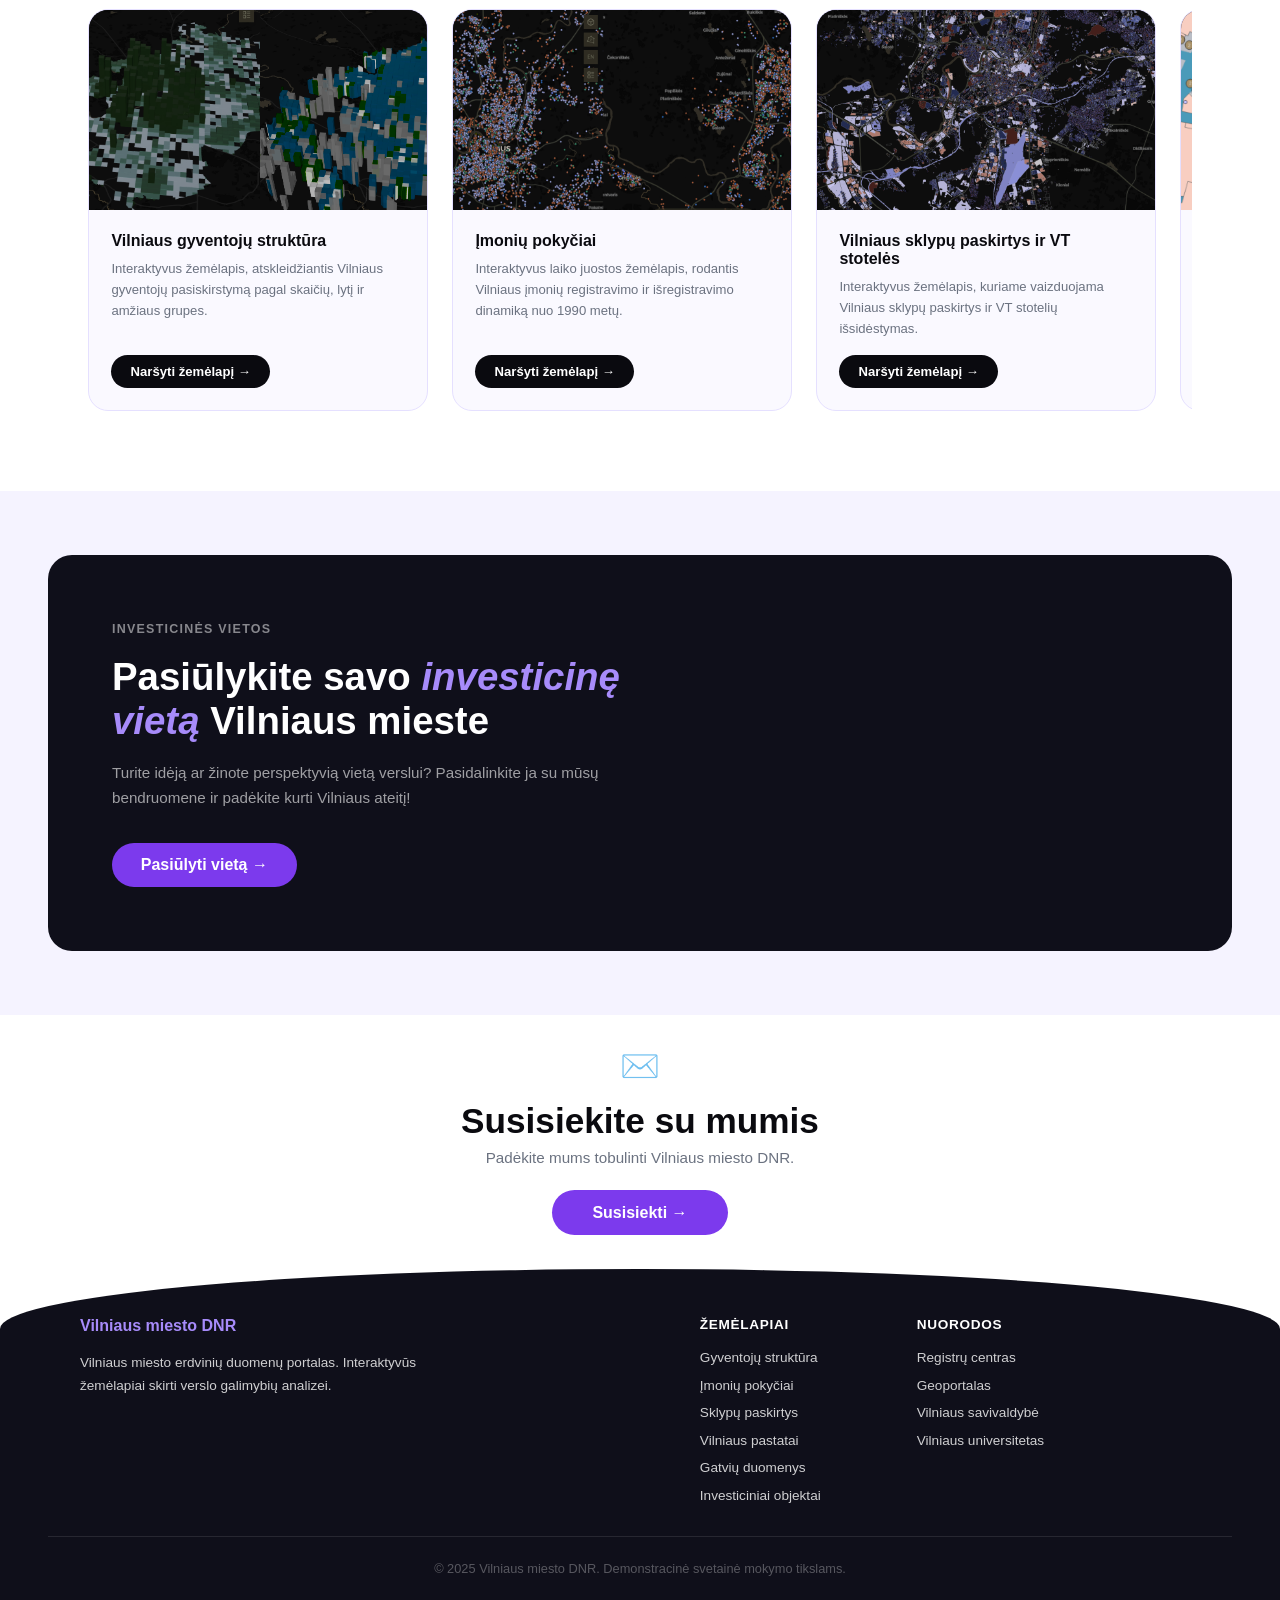
==== commit 7a1e6a4f: "update: visi pakeitimai" ====
--- a/index.html
+++ b/index.html
@@ -15,7 +15,7 @@
       Vilniaus miesto DNR
     </div>
     <ul class="nav-links">
-      <li><a href="#" class="active">Pradžia</a></li>
+      <li><a href="#home" class="active">Pradžia</a></li>
       <li><a href="#about">Apie</a></li>
       <li><a href="#maps">Žemėlapiai</a></li>
       <li><a href="#contact">Kontaktai</a></li>
@@ -23,7 +23,7 @@
   </nav>
 
   <!-- HERO -->
-  <section class="hero">
+  <section id="home" class="hero">
     <div class="hero-content">
       <h1>Vilniaus miesto<br />DNR</h1>
       <p>Atrask Vilniaus miesto verslo galimybes naudodamasisi interaktyviais GIS žemėlapiais ir duomenų analize.</p>
@@ -36,43 +36,47 @@
 
   <!-- ABOUT -->
   <section id="about" class="description">
-    <div class="description-top">
-      <div class="description-left">
-        <h2>Kodėl verta <em>investuoti į Vilnių?</em></h2>
-      </div>
-      <div class="description-right">
-        <p>
-          Vilnius – sparčiai augantis Baltijos regiono miestas, kuriame verslo galimybės formuojasi kasdien.
-          Šiame portale interaktyvūs žemėlapiai leidžia pažvelgti į Vilnių kitaip – ne tik kaip į gatves ar
-          pastatus, bet kaip į gyvą sistemą, kur matosi verslo vietos, gyventojų tankis, infrastruktūra ir
-          miesto augimo kryptys. Visa tai paremta atvirais erdviniais duomenimis – Vilniaus miesto DNR.
-        </p>
-        <p class="description-note">Tai demonstracinė svetainė, skirta mokymo tikslams.</p>
-        <a href="#maps" class="btn-explore">Naršyti žemėlapius →</a>
-      </div>
-    </div>
-
-    <div class="description-cards">
-      <div class="description-card">
-        <div class="card-icon">👥</div>
-        <h3>642 000 gyventojų</h3>
-        <p>Augantis miestas, kuriame kasdien susitinka žmonės iš skirtingų šalių, idėjų ir kultūrų.</p>
-      </div>
-      <div class="description-card">
-        <div class="card-icon">📈</div>
-        <h3>45.8% BVP</h3>
-        <p>Beveik pusė Lietuvos ekonomikos sukuriama Vilniuje.</p>
-      </div>
-      <div class="description-card">
-        <div class="card-icon">🏢</div>
-        <h3>Verslo centras</h3>
-        <p>Daugiau nei 40 000 registruotų įmonių mieste.</p>
-      </div>
-      <div class="description-card">
-        <div class="card-icon">🌍</div>
-        <h3>Augantis startuolių centras</h3>
-        <p>Vilnius – namai tokiems vardams kaip Vinted, Nord Security, Oxylabs ir Hostinger.</p>
-      </div>
+    <div class="description-inner">
+
+      <div class="description-top">
+        <div class="description-left">
+          <h2>Kodėl verta <em>investuoti į Vilnių?</em></h2>
+        </div>
+        <div class="description-right">
+          <p>
+            Vilnius – sparčiai augantis Baltijos regiono miestas, kuriame verslo galimybės formuojasi kasdien.
+            Šiame portale interaktyvūs žemėlapiai leidžia pažvelgti į Vilnių kitaip – ne tik kaip į gatves ar
+            pastatus, bet kaip į gyvą sistemą, kur matosi verslo vietos, gyventojų tankis, infrastruktūra ir
+            miesto augimo kryptys. Visa tai paremta atvirais erdviniais duomenimis – Vilniaus miesto DNR.
+          </p>
+          <p class="description-note">Tai demonstracinė svetainė, skirta mokymo tikslams.</p>
+          <a href="#maps" class="btn-explore">Naršyti žemėlapius →</a>
+        </div>
+      </div>
+
+      <div class="description-cards">
+        <div class="description-card">
+          <div class="card-icon">👥</div>
+          <h3>642 000 gyventojų</h3>
+          <p>Augantis miestas, kuriame kasdien susitinka žmonės iš skirtingų šalių, idėjų ir kultūrų.</p>
+        </div>
+        <div class="description-card">
+          <div class="card-icon">📈</div>
+          <h3>45.8% BVP</h3>
+          <p>Beveik pusė Lietuvos ekonomikos sukuriama Vilniuje.</p>
+        </div>
+        <div class="description-card">
+          <div class="card-icon">🏢</div>
+          <h3>Verslo centras</h3>
+          <p>Daugiau nei 40 000 registruotų įmonių mieste.</p>
+        </div>
+        <div class="description-card">
+          <div class="card-icon">🌍</div>
+          <h3>Augantis startuolių centras</h3>
+          <p>Vilnius – namai tokiems vardams kaip Vinted, Nord Security, Oxylabs ir Hostinger.</p>
+        </div>
+      </div>
+
     </div>
   </section>
 
@@ -203,7 +207,6 @@
     </div>
   </footer>
 
-  <!-- Žemėlapių slinkties valdymas -->
   <script>
     const mapsGrid = document.querySelector('.maps-grid');
     const prevBtn = document.getElementById('prevBtn');
--- a/style.css
+++ b/style.css
@@ -1,4 +1,3 @@
-/* ── BENDRA ── */
 * {
   box-sizing: border-box;
   margin: 0;
@@ -24,6 +23,12 @@
   padding: 1.25rem 3rem;
 }
 
+.nav--dark {
+  position: relative;
+  background: #0f0f1a;
+  z-index: 1000;
+}
+
 .nav-logo {
   display: flex;
   align-items: center;
@@ -43,7 +48,7 @@
 }
 
 .nav-links a {
-  color: rgba(255,255,255,0.85);
+  color: rgba(255, 255, 255, 0.85);
   font-size: 0.95rem;
   padding: 0.4rem 1rem;
   border-radius: 999px;
@@ -106,79 +111,14 @@
   gap: 1rem;
 }
 
-/* ── MYGTUKAI ── */
-.btn-primary {
-  padding: 0.8rem 1.8rem;
-  background: #7c3aed;
-  color: white;
-  border-radius: 999px;
-  text-decoration: none;
-  font-weight: 600;
-  border: none;
-  transition: background 0.2s;
-}
-
-.btn-primary:hover {
-  background: #5b21b6;
-  color: white;
-}
-
-.btn-outline {
-  padding: 0.8rem 1.8rem;
-  background: transparent;
-  color: white;
-  border: 1.5px solid white;
-  border-radius: 999px;
-  text-decoration: none;
-  font-weight: 500;
-  transition: all 0.2s;
-}
-
-.btn-outline:hover {
-  background: white;
-  color: #0a0a0f;
-}
-
-.btn-explore {
-  display: inline-block;
-  padding: 0.8rem 1.8rem;
-  background: #0a0a0f;
-  color: white;
-  border-radius: 999px;
-  text-decoration: none;
-  font-weight: 600;
-  font-size: 0.9rem;
-  width: fit-content;
-  transition: background 0.2s;
-}
-
-.btn-explore:hover {
-  background: #7c3aed;
-}
-
-.btn-map {
-  display: inline-block;
-  width: fit-content;
-  align-self: flex-start;
-  margin-top: auto;
-  padding: 0.55rem 1.2rem;
-  background: #0a0a0f;
-  color: white;
-  border-radius: 999px;
-  text-decoration: none;
-  font-size: 0.82rem;
-  font-weight: 600;
-  transition: background 0.2s;
-}
-
-.btn-map:hover {
-  background: #7c3aed;
-}
-
 /* ── ABOUT ── */
 .description {
-  padding: 5rem 3rem;
   background: #faf9ff;
+  padding: 5rem 0;
+}
+
+.description-inner {
+  padding: 0 3rem;
   max-width: 1200px;
   margin: 0 auto;
 }
@@ -234,7 +174,7 @@
 
 .description-card:hover {
   border-color: #a78bfa;
-  box-shadow: 0 8px 24px rgba(124,58,237,0.08);
+  box-shadow: 0 8px 24px rgba(124, 58, 237, 0.08);
   transform: translateY(-3px);
 }
 
@@ -326,7 +266,7 @@
 }
 
 .map-card:hover {
-  box-shadow: 0 12px 40px rgba(124,58,237,0.1);
+  box-shadow: 0 12px 40px rgba(124, 58, 237, 0.1);
   transform: translateY(-4px);
   border-color: #a78bfa;
 }
@@ -391,7 +331,7 @@
   font-weight: 600;
   letter-spacing: 0.1em;
   text-transform: uppercase;
-  color: rgba(255,255,255,0.5);
+  color: rgba(255, 255, 255, 0.5);
   margin-bottom: 1.2rem;
 }
 
@@ -409,7 +349,7 @@
 }
 
 .invest-card p {
-  color: rgba(255,255,255,0.6);
+  color: rgba(255, 255, 255, 0.6);
   font-size: 0.95rem;
   line-height: 1.7;
   margin-bottom: 2rem;
@@ -422,24 +362,9 @@
   flex-wrap: wrap;
 }
 
-.invest-card .btn-primary {
-  background: #7c3aed;
-  border: none;
-  padding: 0.85rem 1.8rem;
-  border-radius: 999px;
-  color: white;
-  font-weight: 600;
-  text-decoration: none;
-  transition: background 0.2s;
-}
-
-.invest-card .btn-primary:hover {
-  background: #5b21b6;
-}
-
 /* ── CONTACT ── */
 .contact {
-   padding: 2rem 3rem 4rem;
+  padding: 2rem 3rem 4rem;
   background: #fff;
   max-width: 1200px;
   margin: 0 auto;
@@ -465,13 +390,6 @@
 .contact-header p {
   color: #6b7280;
   font-size: 0.95rem;
-}
-
-.contact-grid {
-  display: grid;
-  grid-template-columns: 1fr;
-  max-width: 500px;
-  margin: 0 auto;
 }
 
 .contact-item {
@@ -484,7 +402,7 @@
 
 .contact-item:hover {
   border-color: #a78bfa;
-  box-shadow: 0 8px 24px rgba(124,58,237,0.08);
+  box-shadow: 0 8px 24px rgba(124, 58, 237, 0.08);
   transform: translateY(-3px);
 }
 
@@ -519,6 +437,88 @@
   color: #5b21b6;
 }
 
+.contact-action {
+  display: flex;
+  justify-content: center;
+  margin-top: 1.5rem;
+}
+
+/* ── MYGTUKAI ── */
+.btn-primary {
+  padding: 0.8rem 1.8rem;
+  background: #7c3aed;
+  color: white;
+  border-radius: 999px;
+  text-decoration: none;
+  font-weight: 600;
+  border: none;
+  transition: background 0.2s;
+}
+
+.btn-primary:hover {
+  background: #5b21b6;
+  color: white;
+}
+
+/* ✔ perkeltas po .btn-primary, kad kaskada veiktų teisingai */
+.contact-action .btn-primary {
+  display: inline-block;
+  width: auto;
+  padding: 0.85rem 2.5rem;
+}
+
+.btn-outline {
+  padding: 0.8rem 1.8rem;
+  background: transparent;
+  color: white;
+  border: 1.5px solid white;
+  border-radius: 999px;
+  text-decoration: none;
+  font-weight: 500;
+  transition: all 0.2s;
+}
+
+.btn-outline:hover {
+  background: white;
+  color: #0a0a0f;
+}
+
+.btn-explore {
+  display: inline-block;
+  padding: 0.8rem 1.8rem;
+  background: #0a0a0f;
+  color: white;
+  border-radius: 999px;
+  text-decoration: none;
+  font-weight: 600;
+  font-size: 0.9rem;
+  width: fit-content;
+  transition: background 0.2s;
+}
+
+.btn-explore:hover {
+  background: #7c3aed;
+}
+
+.btn-map {
+  display: inline-block;
+  width: fit-content;
+  align-self: flex-start;
+  margin-top: auto;
+  padding: 0.55rem 1.2rem;
+  background: #0a0a0f;
+  color: white;
+  border-radius: 999px;
+  text-decoration: none;
+  font-size: 0.82rem;
+  font-weight: 600;
+  transition: background 0.2s;
+}
+
+.btn-map:hover {
+  background: #7c3aed;
+}
+
 /* ── FOOTER ── */
 .footer {
   background: #0f0f1a;
@@ -534,7 +534,7 @@
   gap: 4rem;
   max-width: 100%;
   padding: 0 2rem 2rem;
-  border-bottom: 1px solid rgba(255,255,255,0.1);
+  border-bottom: 1px solid rgba(255, 255, 255, 0.1);
 }
 
 .footer-col-left {
@@ -550,7 +550,7 @@
 
 .footer-col-left p {
   font-size: 0.85rem;
-  color: rgba(255,255,255,0.8);
+  color: rgba(255, 255, 255, 0.8);
   line-height: 1.7;
 }
 
@@ -579,7 +579,7 @@
 }
 
 .footer-links-group ul li a {
-  color: rgba(255,255,255,0.8);
+  color: rgba(255, 255, 255, 0.8);
   text-decoration: none;
   font-size: 0.85rem;
   transition: color 0.2s;
@@ -594,7 +594,7 @@
   margin: 1.5rem auto 0;
   text-align: center;
   font-size: 0.8rem;
-  color: rgba(255,255,255,0.3);
+  color: rgba(255, 255, 255, 0.3);
 }
 
 /* ── MAP PAGE HEADER ── */
@@ -610,22 +610,24 @@
 }
 
 .map-back {
+  display: inline-block;
   margin-top: 1rem;
-  display: inline-block;
+  margin-bottom: 1.2rem;
   color: #a78bfa;
   text-decoration: none;
   font-size: 0.88rem;
   font-weight: 600;
-  margin-bottom: 1.2rem;
   transition: color 0.2s;
 }
 
-.map-back:hover { color: #7c3aed; }
+.map-back:hover {
+  color: #7c3aed;
+}
 
 .map-page-badge {
   display: inline-block;
   padding: 0.3rem 0.9rem;
-  background: rgba(124,58,237,0.3);
+  background: rgba(124, 58, 237, 0.3);
   color: #a78bfa;
   border-radius: 999px;
   font-size: 0.78rem;
@@ -642,7 +644,7 @@
 }
 
 .map-page-header p {
-  color: rgba(255,255,255,0.5);
+  color: rgba(255, 255, 255, 0.5);
   font-size: 0.95rem;
   line-height: 1.75;
   max-width: 700px;
@@ -652,8 +654,9 @@
 .map-page-content {
   padding: 0;
   position: relative;
-  height: calc(100vh - 56px); /* 56px = navbar aukštis */
+  height: calc(100vh - 56px);
   overflow: hidden;
+  margin-bottom: 5rem;
 }
 
 .map-page-content-inner {
@@ -663,6 +666,7 @@
   align-items: start;
   height: 100%;
 }
+
 /* ── ŽEMĖLAPIS ── */
 .map-frame-wrapper {
   width: 100%;
@@ -679,33 +683,27 @@
 /* ── SLĖPTI MYGTUKAS ── */
 .sidebar-toggle {
   position: absolute;
-  top: 50%;
+  top: 50vh;
   right: 380px;
-
   transform: translate(50%, -50%);
-
   width: 40px;
   height: 40px;
-
   background: #7c3aed;
   color: white;
   border: none;
   border-radius: 50%;
-
   font-size: 0.9rem;
   cursor: pointer;
-
   display: flex;
   align-items: center;
   justify-content: center;
-
-  box-shadow: 0 4px 12px rgba(124,58,237,0.4);
-
+  box-shadow: 0 4px 12px rgba(124, 58, 237, 0.4);
   z-index: 1000;
-
-  transition:
-    background 0.2s,
-    right 0.3s ease;
+  transition: background 0.2s, right 0.3s ease;
+}
+
+.sidebar-toggle:hover {
+  background: #5b21b6;
 }
 
 /* ── ŠONINĖ JUOSTA ── */
@@ -737,7 +735,15 @@
   gap: 1.5rem;
 }
 
-.sidebar-content.hidden { display: none; }
+.sidebar-content.hidden {
+  display: none;
+}
+
+.sidebar-header {
+  display: flex;
+  flex-direction: column;
+  gap: 0.2rem;
+}
 
 .map-sidebar-title {
   font-size: 1rem;
@@ -767,7 +773,7 @@
 
 .map-info-card:hover {
   border-color: #a78bfa;
-  box-shadow: 0 8px 24px rgba(124,58,237,0.08);
+  box-shadow: 0 8px 24px rgba(124, 58, 237, 0.08);
   transform: translateY(-2px);
 }
 
@@ -799,7 +805,9 @@
   border-bottom: 1px solid #e5e0ff;
 }
 
-.map-stat:last-child { border-bottom: none; }
+.map-stat:last-child {
+  border-bottom: none;
+}
 
 .map-stat-label {
   font-size: 0.85rem;
@@ -812,6 +820,25 @@
   color: #7c3aed;
 }
 
-.map-page-content {
-  margin-bottom: 5rem;
+/* ── INVEST ŽEMĖLAPIS ── */
+.map-page-content-inner--full {
+  display: block;
+}
+
+.map-frame-wrapper--full {
+  height: calc(100vh - 56px);
+}
+
+/* ── KONTAKTŲ FORMA ── */
+.survey-wrapper {
+  background: #f5f3ff;
+  padding-bottom: 80px;
+}
+
+.survey-wrapper iframe {
+  display: block;
+}
+
+iframe {
+  border: none;
 }
